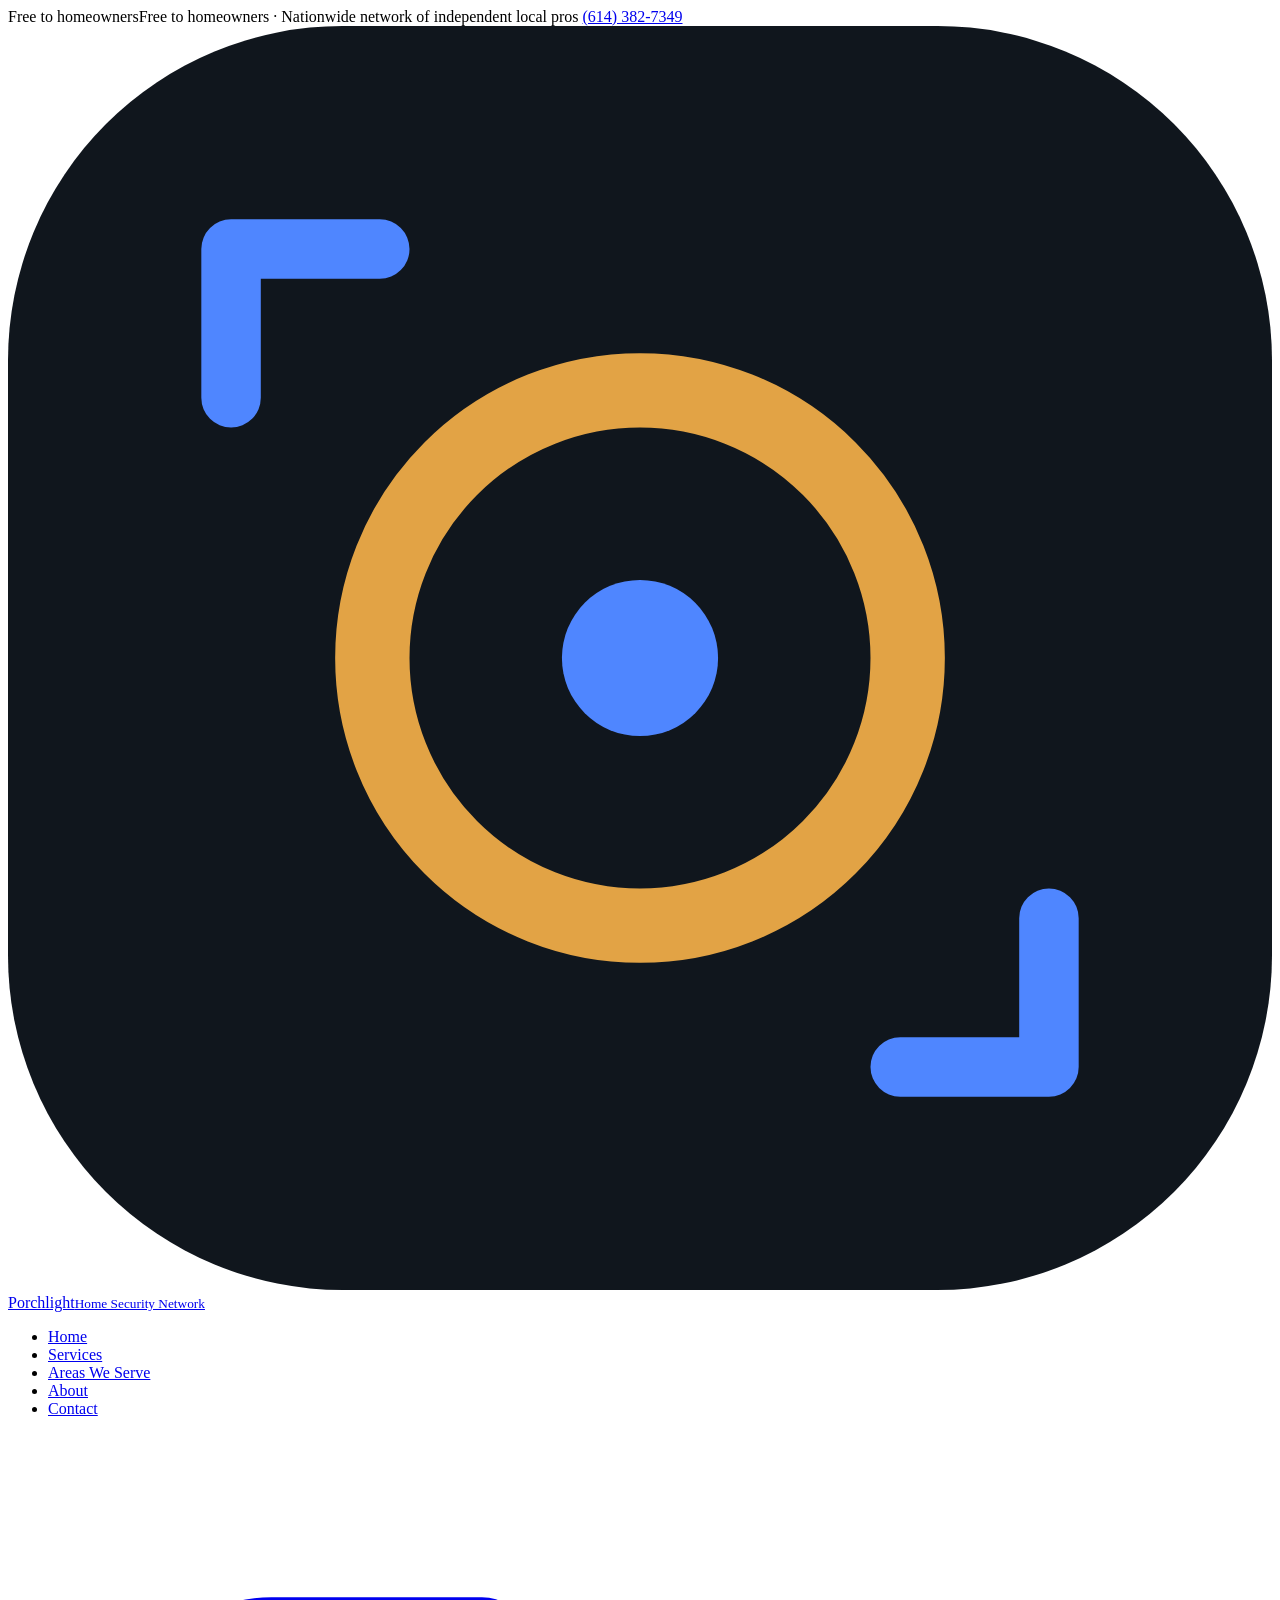
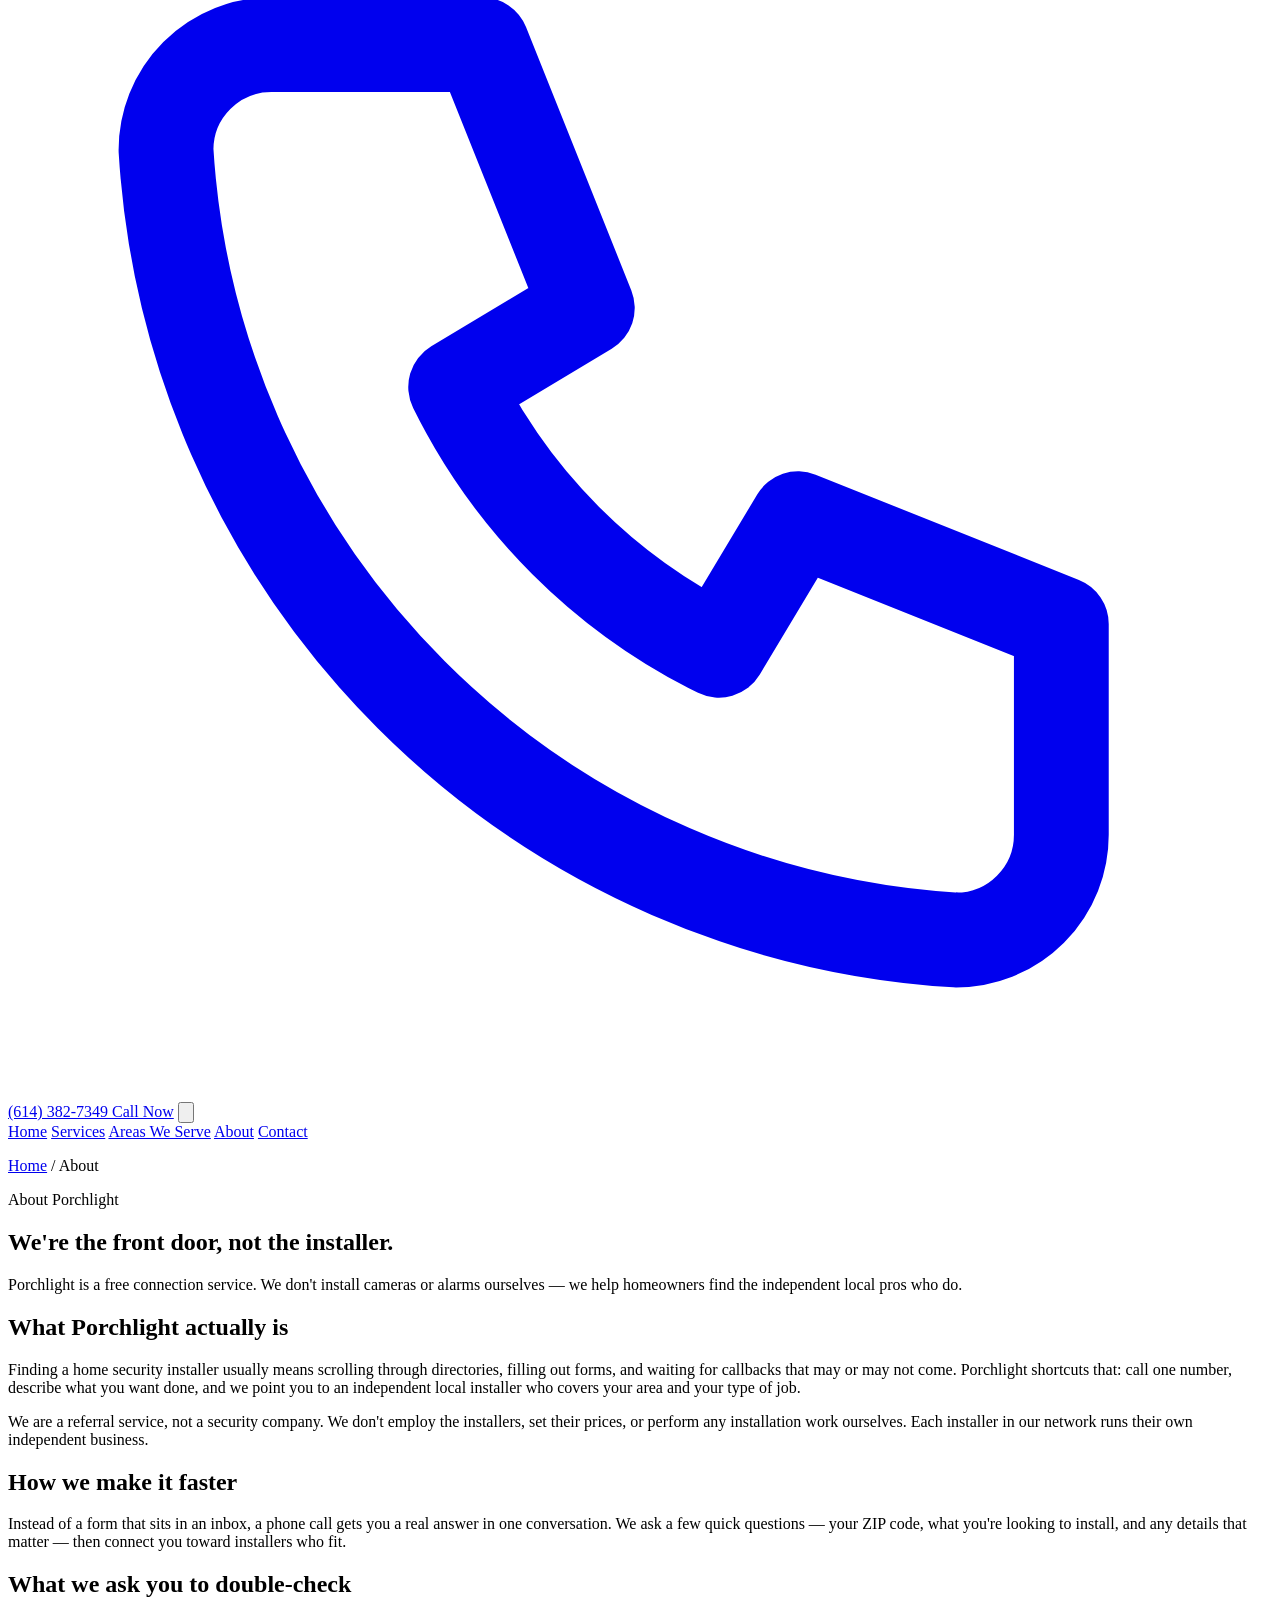
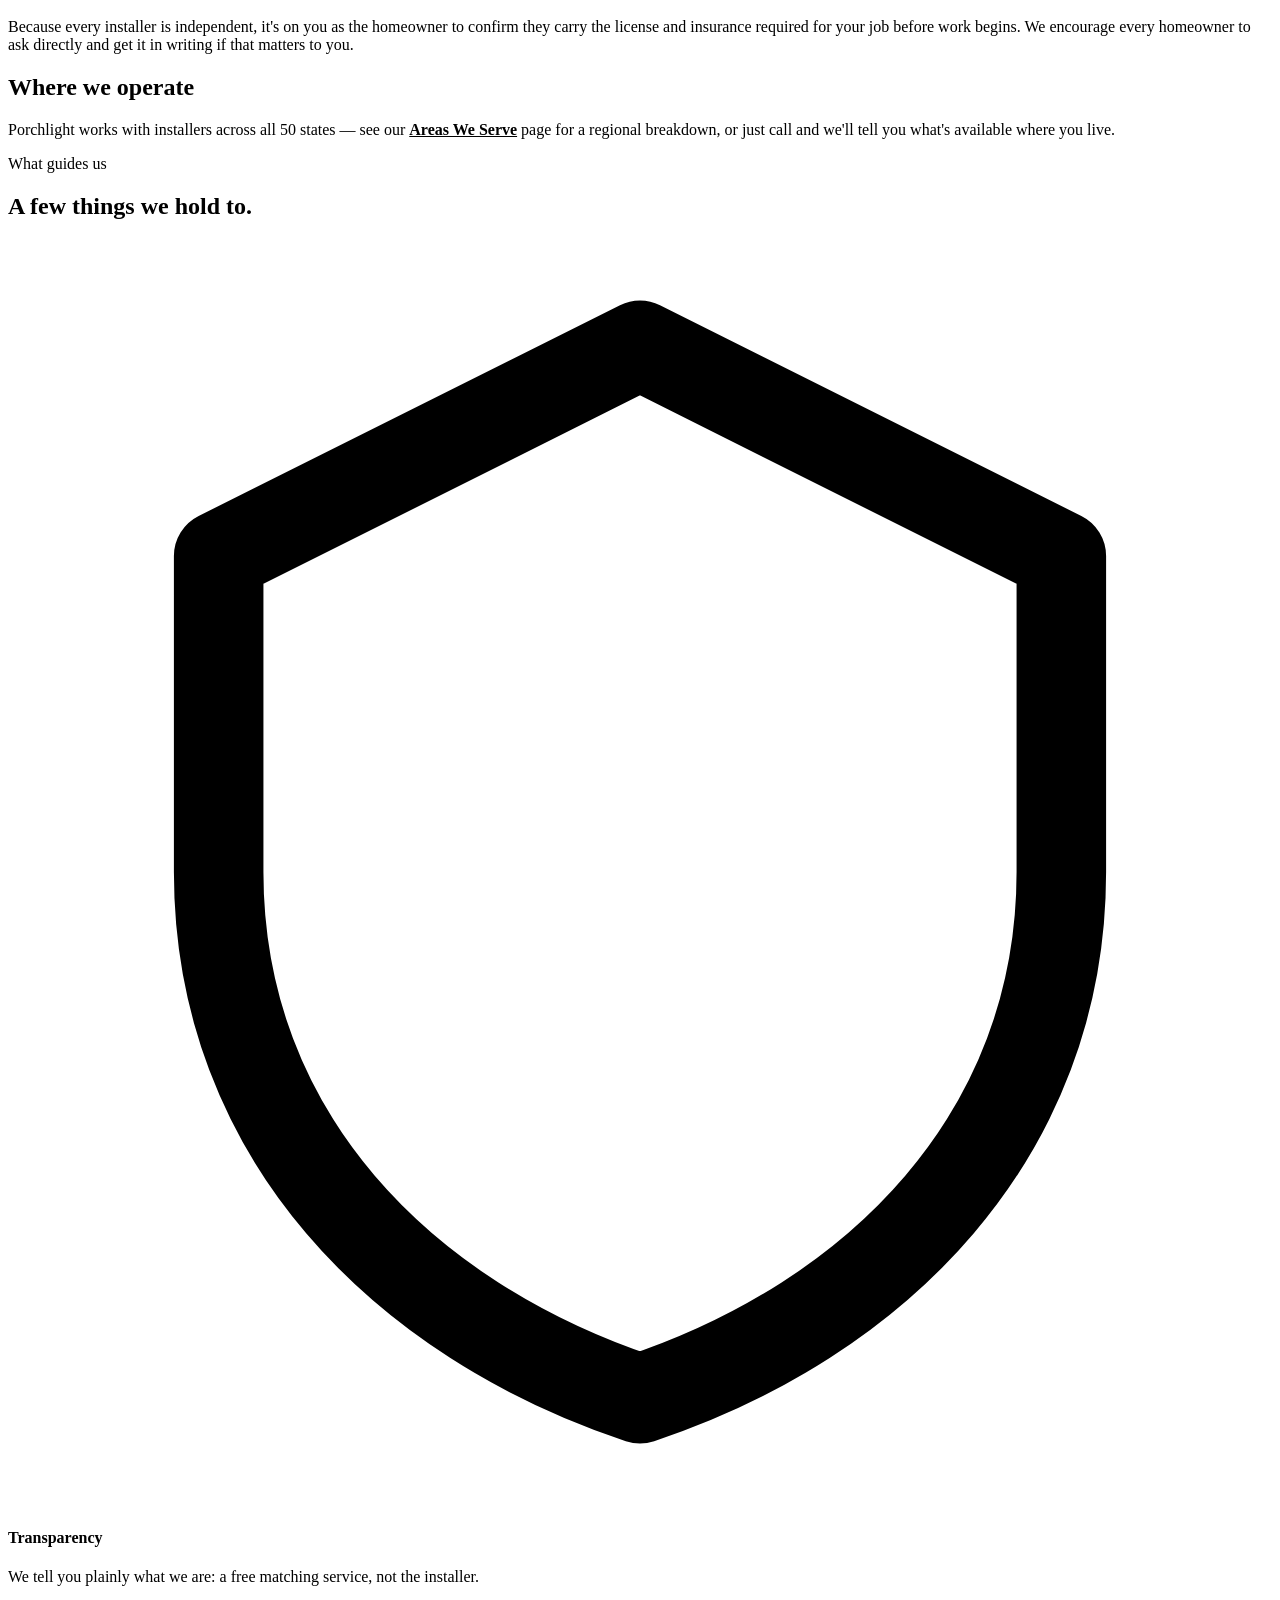
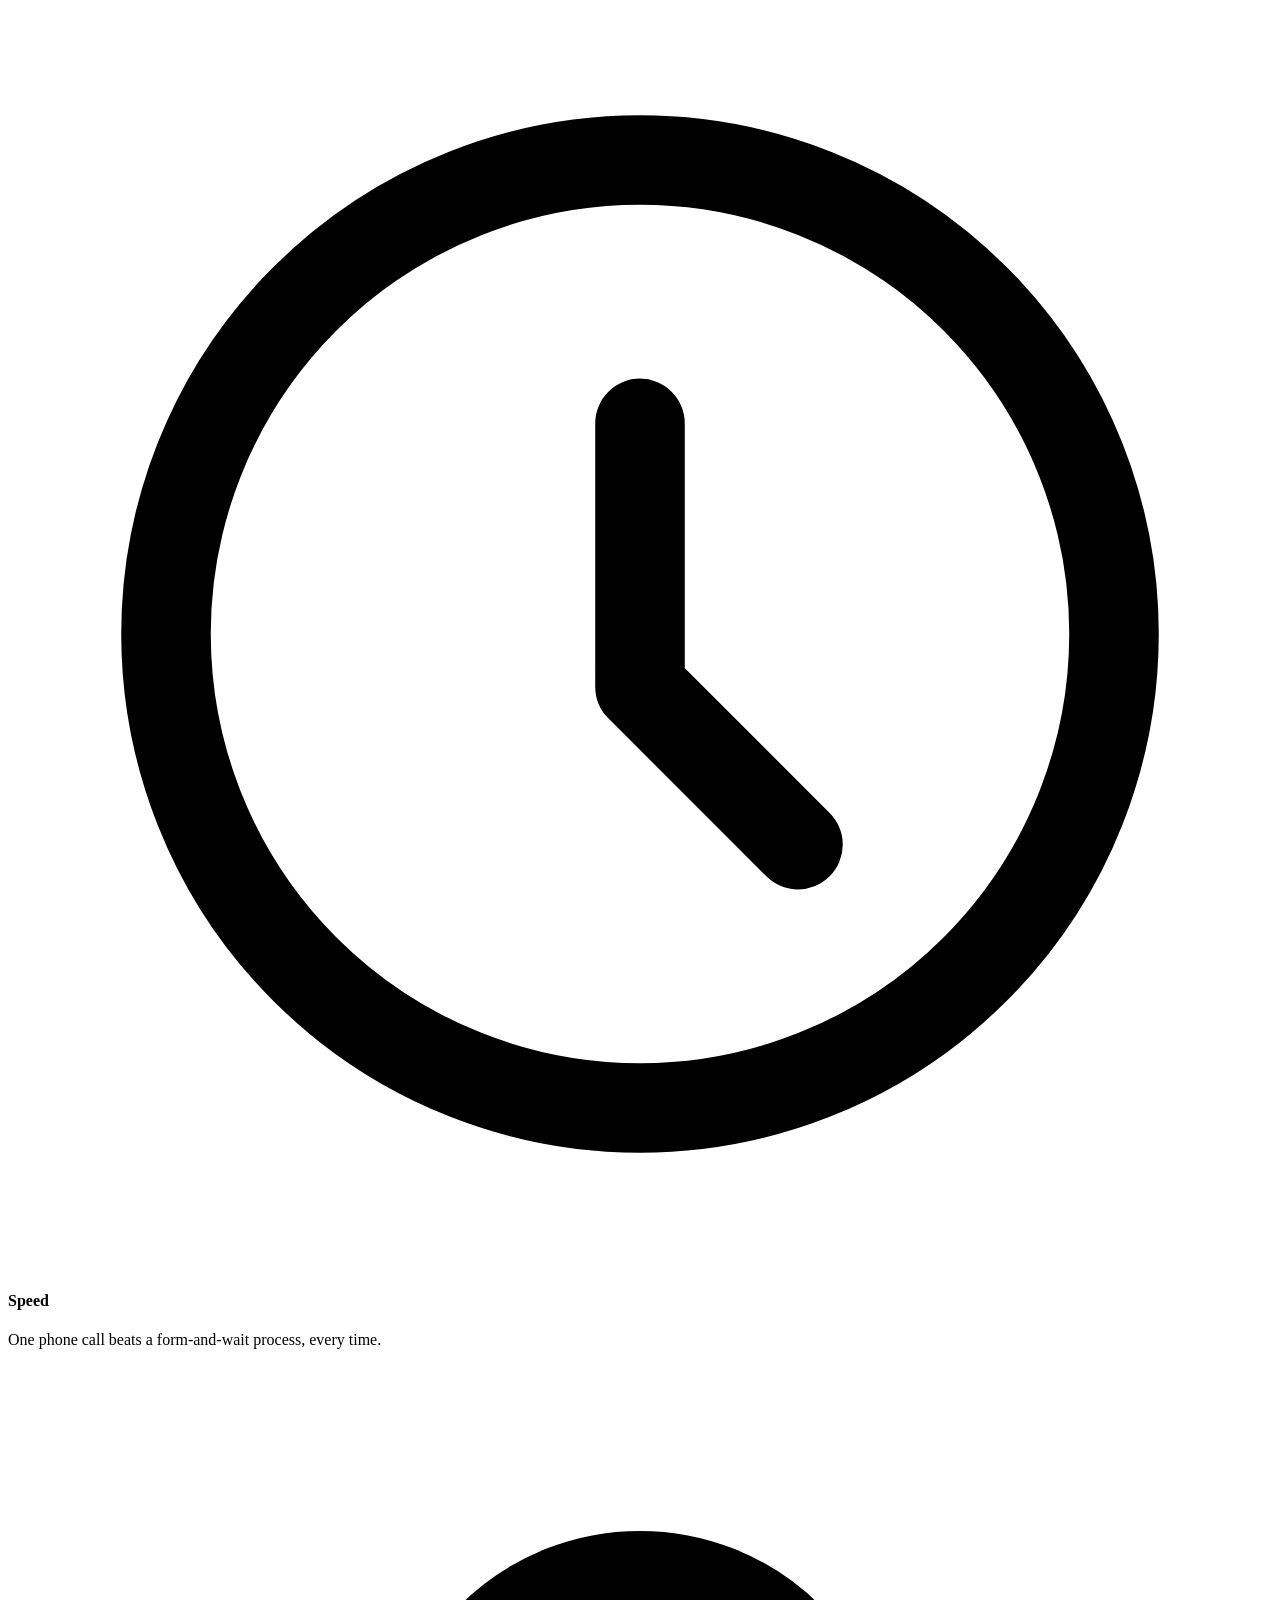
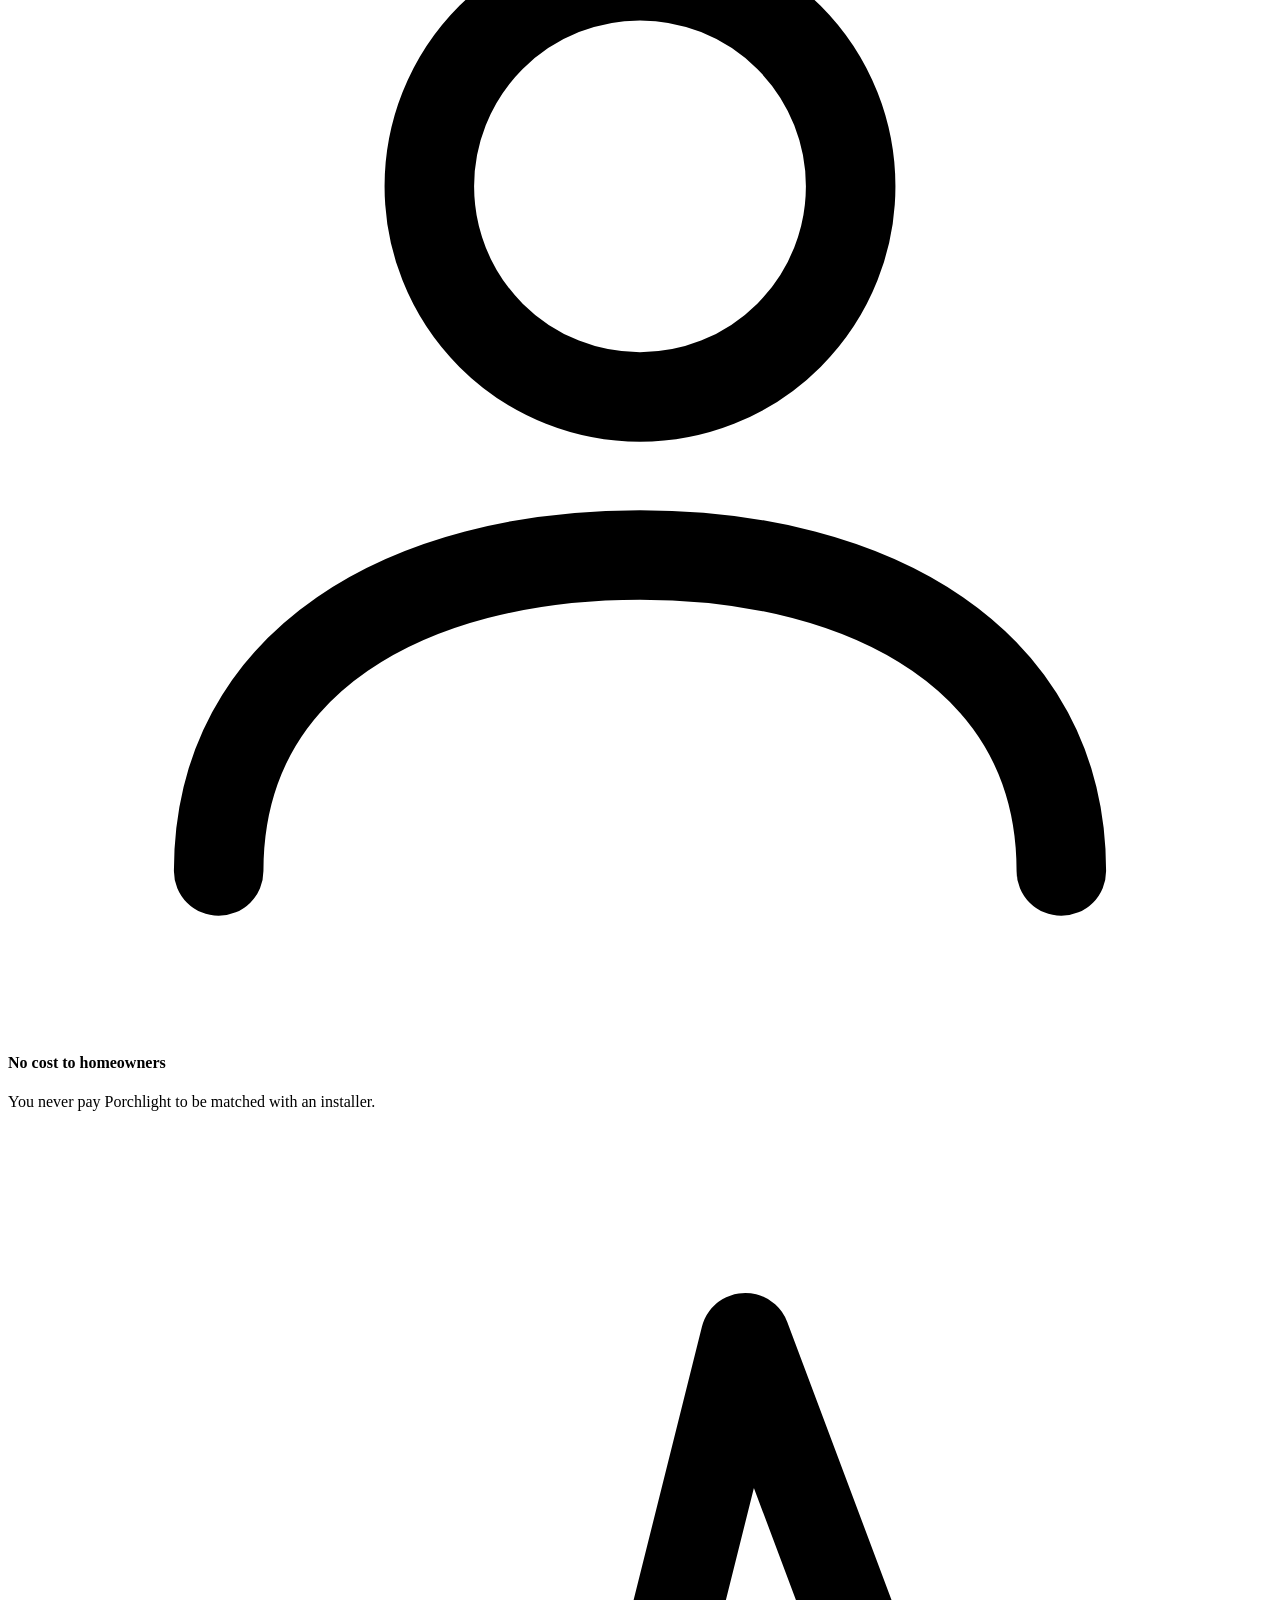
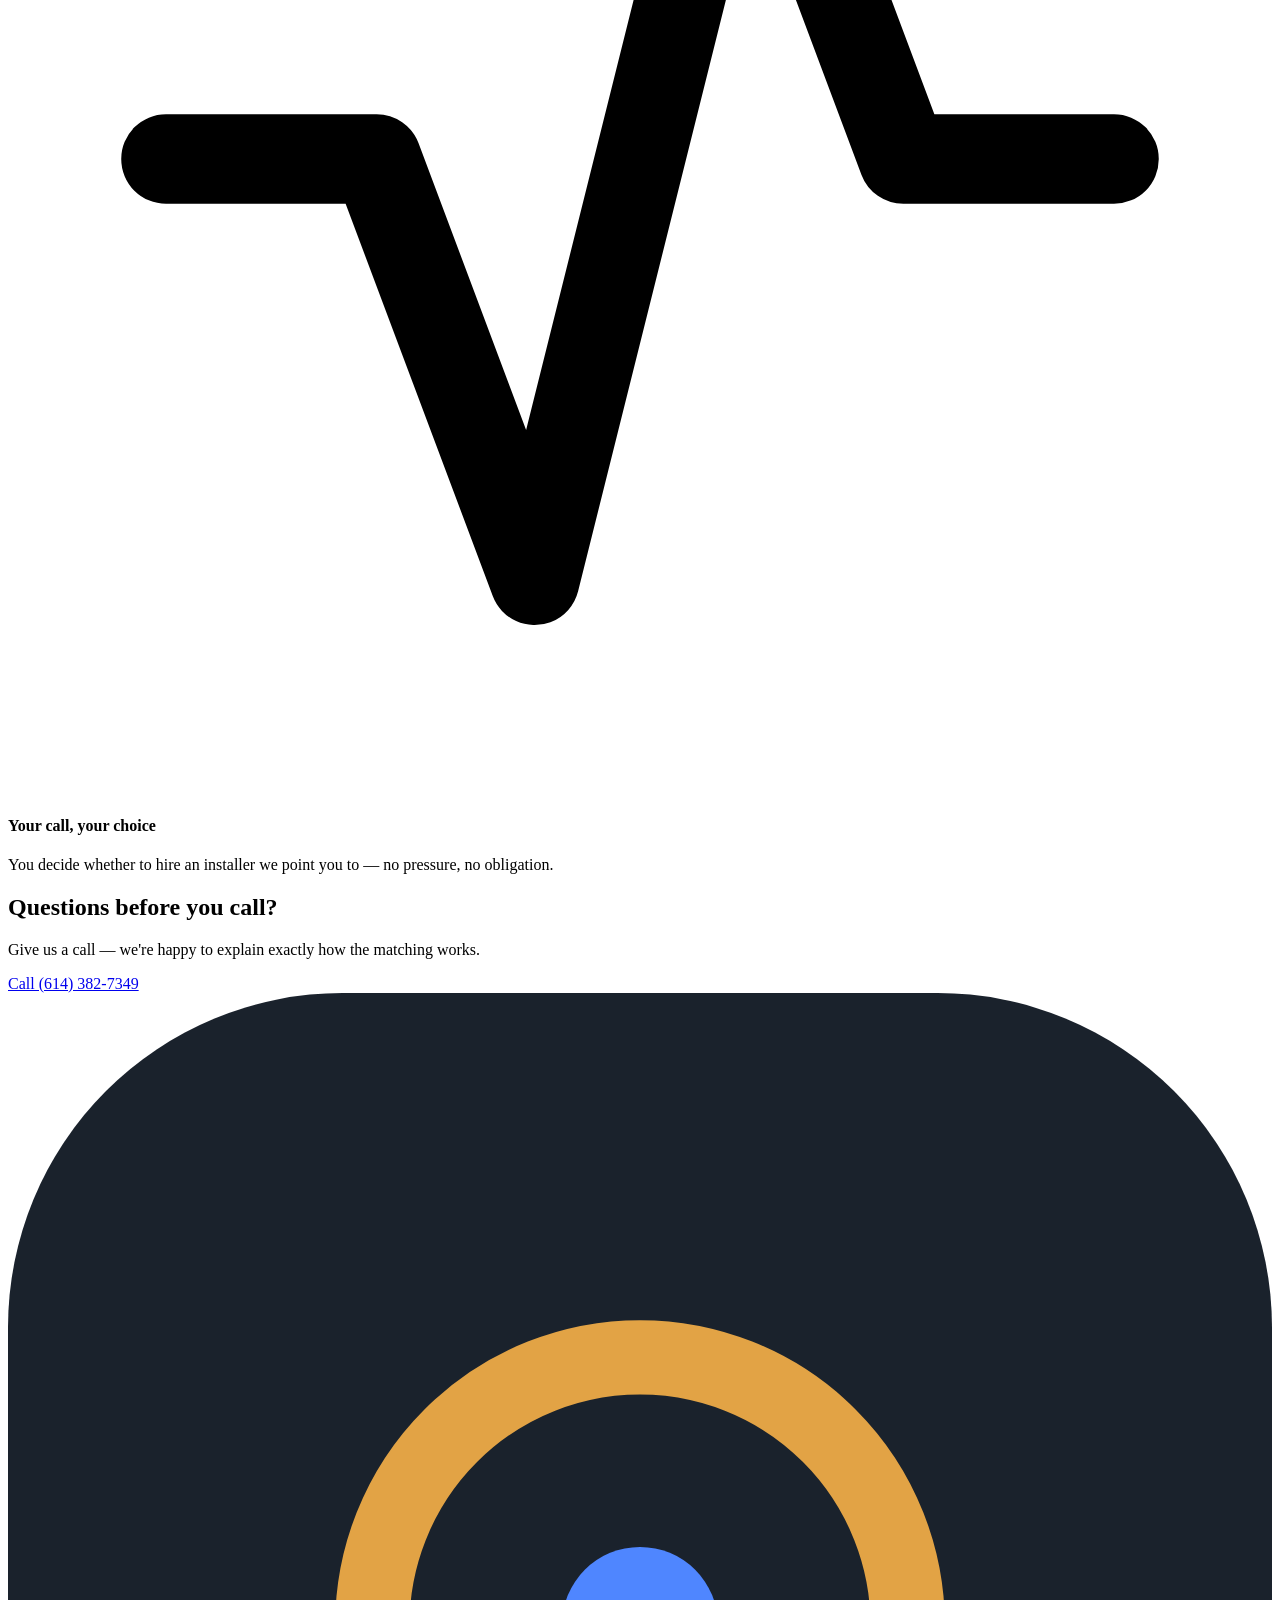
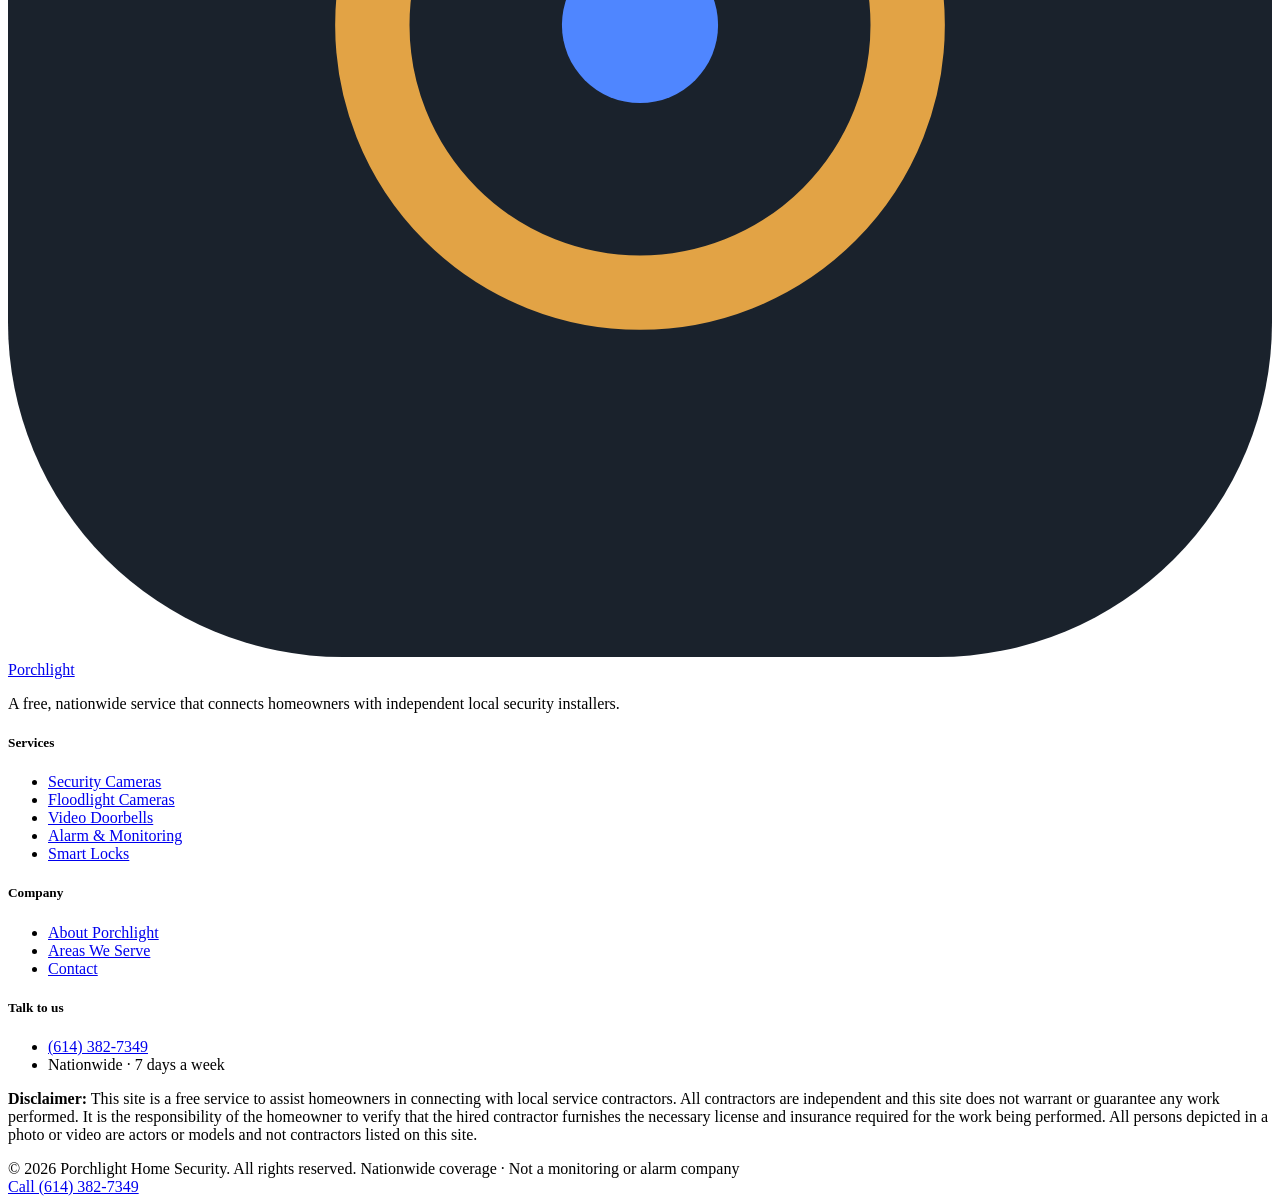
==== about.html @ ba456c00 "Add files via upload" ====
<!DOCTYPE html>
<html lang="en">
<head>
<meta charset="UTF-8">
<script>document.documentElement.classList.add("js")</script>
<meta name="viewport" content="width=device-width, initial-scale=1.0">
<title>About Porchlight | A Free Nationwide Home Security Connection Service</title>
<meta name="description" content="Porchlight connects homeowners with independent local security installers nationwide — for free. Learn how the service works and what it does (and doesn't) do.">
<link rel="canonical" href="https://www.porchlighthomesecurity.com/about.html">
<meta name="theme-color" content="#10161D">
<link rel="preconnect" href="https://fonts.googleapis.com">
<link rel="preconnect" href="https://fonts.gstatic.com" crossorigin>
<link href="https://fonts.googleapis.com/css2?family=Space+Grotesk:wght@500;600;700&family=Inter:wght@400;500;600;700&family=JetBrains+Mono:wght@400;500;600&display=swap" rel="stylesheet">
<link rel="stylesheet" href="assets/css/style.css">
</head>
<body>

<div class="topbar">
  <div class="container">
    <span class="topbar-msg"><span class="dot" aria-hidden="true"></span><span class="short">Free to homeowners</span><span class="full">Free to homeowners &middot; Nationwide network of independent local pros</span></span>
    <a class="topbar-phone" href="tel:+16143827349">(614) 382-7349</a>
  </div>
</div>

<header class="site-header">
  <nav class="nav container">
    <a href="index.html" class="brand" aria-label="Porchlight Home Security — home">
      <svg class="brand-mark" viewBox="0 0 34 34" fill="none" aria-hidden="true">
        <rect width="34" height="34" rx="9" fill="#10161D"/>
        <circle cx="17" cy="17" r="7.2" fill="none" stroke="#E2A345" stroke-width="2"/>
        <circle cx="17" cy="17" r="2.1" fill="#4F86FF"/>
        <path d="M6 10 L6 6 L10 6" stroke="#4F86FF" stroke-width="1.6" fill="none" stroke-linecap="round" stroke-linejoin="round"/>
        <path d="M28 24 L28 28 L24 28" stroke="#4F86FF" stroke-width="1.6" fill="none" stroke-linecap="round" stroke-linejoin="round"/>
      </svg>
      <span>Porchlight<small>Home Security Network</small></span>
    </a>
    <ul class="nav-links">
      <li><a href="index.html">Home</a></li>
      <li><a href="services.html">Services</a></li>
      <li><a href="service-areas.html">Areas We Serve</a></li>
      <li><a href="about.html" aria-current="page">About</a></li>
      <li><a href="contact.html">Contact</a></li>
    </ul>
    <div class="nav-actions">
      <a class="nav-phone" href="tel:+16143827349">
        <svg viewBox="0 0 24 24" fill="none" stroke="currentColor" stroke-width="1.8" stroke-linecap="round" stroke-linejoin="round" aria-hidden="true"><path d="M5 4h4l2 5-2.5 1.5a11 11 0 0 0 5 5L15 13l5 2v4a2 2 0 0 1-2 2A16 16 0 0 1 3 6a2 2 0 0 1 2-2Z"/></svg>
        (614) 382-7349
      </a>
      <a class="btn btn-call" href="tel:+16143827349">Call Now</a>
      <button class="menu-toggle" aria-label="Toggle menu" aria-expanded="false">
        <svg viewBox="0 0 24 24" fill="none" stroke="currentColor" stroke-width="1.8" stroke-linecap="round" aria-hidden="true"><path d="M4 7h16M4 12h16M4 17h16"/></svg>
      </button>
    </div>
  </nav>
  <div class="mobile-panel container">
    <a href="index.html">Home</a>
    <a href="services.html">Services</a>
    <a href="service-areas.html">Areas We Serve</a>
    <a href="about.html" aria-current="page">About</a>
    <a href="contact.html">Contact</a>
  </div>
</header>

<main>

  <section class="page-hero">
    <div class="container">
      <p class="crumb"><a href="index.html">Home</a> / About</p>
      <span class="eyebrow">About Porchlight</span>
      <h1>We're the front door, not the installer.</h1>
      <p>Porchlight is a free connection service. We don't install cameras or alarms ourselves — we help homeowners find the independent local pros who do.</p>
    </div>
  </section>

  <section class="section">
    <div class="container">
      <div class="prose reveal">
        <h2>What Porchlight actually is</h2>
        <p>Finding a home security installer usually means scrolling through directories, filling out forms, and waiting for callbacks that may or may not come. Porchlight shortcuts that: call one number, describe what you want done, and we point you to an independent local installer who covers your area and your type of job.</p>
        <p>We are a referral service, not a security company. We don't employ the installers, set their prices, or perform any installation work ourselves. Each installer in our network runs their own independent business.</p>

        <h2>How we make it faster</h2>
        <p>Instead of a form that sits in an inbox, a phone call gets you a real answer in one conversation. We ask a few quick questions — your ZIP code, what you're looking to install, and any details that matter — then connect you toward installers who fit.</p>

        <h2>What we ask you to double-check</h2>
        <p>Because every installer is independent, it's on you as the homeowner to confirm they carry the license and insurance required for your job before work begins. We encourage every homeowner to ask directly and get it in writing if that matters to you.</p>

        <h2>Where we operate</h2>
        <p>Porchlight works with installers across all 50 states — see our <a href="service-areas.html" style="color:var(--signal-dim); font-weight:600;">Areas We Serve</a> page for a regional breakdown, or just call and we'll tell you what's available where you live.</p>
      </div>
    </div>
  </section>

  <section class="section section-fog">
    <div class="container">
      <div class="section-head reveal">
        <span class="eyebrow">What guides us</span>
        <h2>A few things we hold to.</h2>
      </div>
      <div class="grid values-grid">
        <div class="value-item reveal">
          <svg viewBox="0 0 24 24" fill="none" stroke="currentColor" stroke-width="1.7" stroke-linecap="round" stroke-linejoin="round"><path d="M12 2 4 6v6c0 5 3.5 8.5 8 10 4.5-1.5 8-5 8-10V6l-8-4Z"/></svg>
          <div><h4>Transparency</h4><p>We tell you plainly what we are: a free matching service, not the installer.</p></div>
        </div>
        <div class="value-item reveal">
          <svg viewBox="0 0 24 24" fill="none" stroke="currentColor" stroke-width="1.7" stroke-linecap="round" stroke-linejoin="round"><path d="M12 8v5l3 3"/><circle cx="12" cy="12" r="9"/></svg>
          <div><h4>Speed</h4><p>One phone call beats a form-and-wait process, every time.</p></div>
        </div>
        <div class="value-item reveal">
          <svg viewBox="0 0 24 24" fill="none" stroke="currentColor" stroke-width="1.7" stroke-linecap="round" stroke-linejoin="round"><circle cx="12" cy="8" r="4"/><path d="M4 21c0-4 3.6-6 8-6s8 2 8 6"/></svg>
          <div><h4>No cost to homeowners</h4><p>You never pay Porchlight to be matched with an installer.</p></div>
        </div>
        <div class="value-item reveal">
          <svg viewBox="0 0 24 24" fill="none" stroke="currentColor" stroke-width="1.7" stroke-linecap="round" stroke-linejoin="round"><path d="M3 12h4l3 8 4-16 3 8h4"/></svg>
          <div><h4>Your call, your choice</h4><p>You decide whether to hire an installer we point you to — no pressure, no obligation.</p></div>
        </div>
      </div>
    </div>
  </section>

  <section class="section">
    <div class="container">
      <div class="cta-band reveal">
        <h2>Questions before you call?</h2>
        <p>Give us a call — we're happy to explain exactly how the matching works.</p>
        <div class="cta-band-actions">
          <a class="btn btn-call" href="tel:+16143827349">Call (614) 382-7349</a>
        </div>
      </div>
    </div>
  </section>

</main>

<footer class="site-footer">
  <div class="container">
    <div class="footer-grid">
      <div class="footer-brand">
        <a href="index.html" class="brand">
          <svg class="brand-mark" viewBox="0 0 34 34" fill="none" aria-hidden="true">
            <rect width="34" height="34" rx="9" fill="#1A222C"/>
            <circle cx="17" cy="17" r="7.2" fill="none" stroke="#E2A345" stroke-width="2"/>
            <circle cx="17" cy="17" r="2.1" fill="#4F86FF"/>
          </svg>
          Porchlight
        </a>
        <p>A free, nationwide service that connects homeowners with independent local security installers.</p>
      </div>
      <div class="footer-col">
        <h5>Services</h5>
        <ul>
          <li><a href="services.html#cameras">Security Cameras</a></li>
          <li><a href="services.html#floodlight">Floodlight Cameras</a></li>
          <li><a href="services.html#doorbells">Video Doorbells</a></li>
          <li><a href="services.html#alarms">Alarm &amp; Monitoring</a></li>
          <li><a href="services.html#locks">Smart Locks</a></li>
        </ul>
      </div>
      <div class="footer-col">
        <h5>Company</h5>
        <ul>
          <li><a href="about.html">About Porchlight</a></li>
          <li><a href="service-areas.html">Areas We Serve</a></li>
          <li><a href="contact.html">Contact</a></li>
        </ul>
      </div>
      <div class="footer-col">
        <h5>Talk to us</h5>
        <ul>
          <li><a class="footer-phone" href="tel:+16143827349">(614) 382-7349</a></li>
          <li>Nationwide &middot; 7 days a week</li>
        </ul>
      </div>
    </div>
    <p class="disclaimer">
      <strong>Disclaimer:</strong> This site is a free service to assist homeowners in connecting with local service contractors. All contractors are independent and this site does not warrant or guarantee any work performed. It is the responsibility of the homeowner to verify that the hired contractor furnishes the necessary license and insurance required for the work being performed. All persons depicted in a photo or video are actors or models and not contractors listed on this site.
    </p>
    <div class="footer-bottom">
      <span>&copy; <span data-year>2026</span> Porchlight Home Security. All rights reserved.</span>
      <span>Nationwide coverage &middot; Not a monitoring or alarm company</span>
    </div>
  </div>
</footer>

<div class="mobile-callbar">
  <a class="btn btn-call" href="tel:+16143827349">Call (614) 382-7349</a>
</div>

<script src="assets/js/main.js"></script>
</body>
</html>
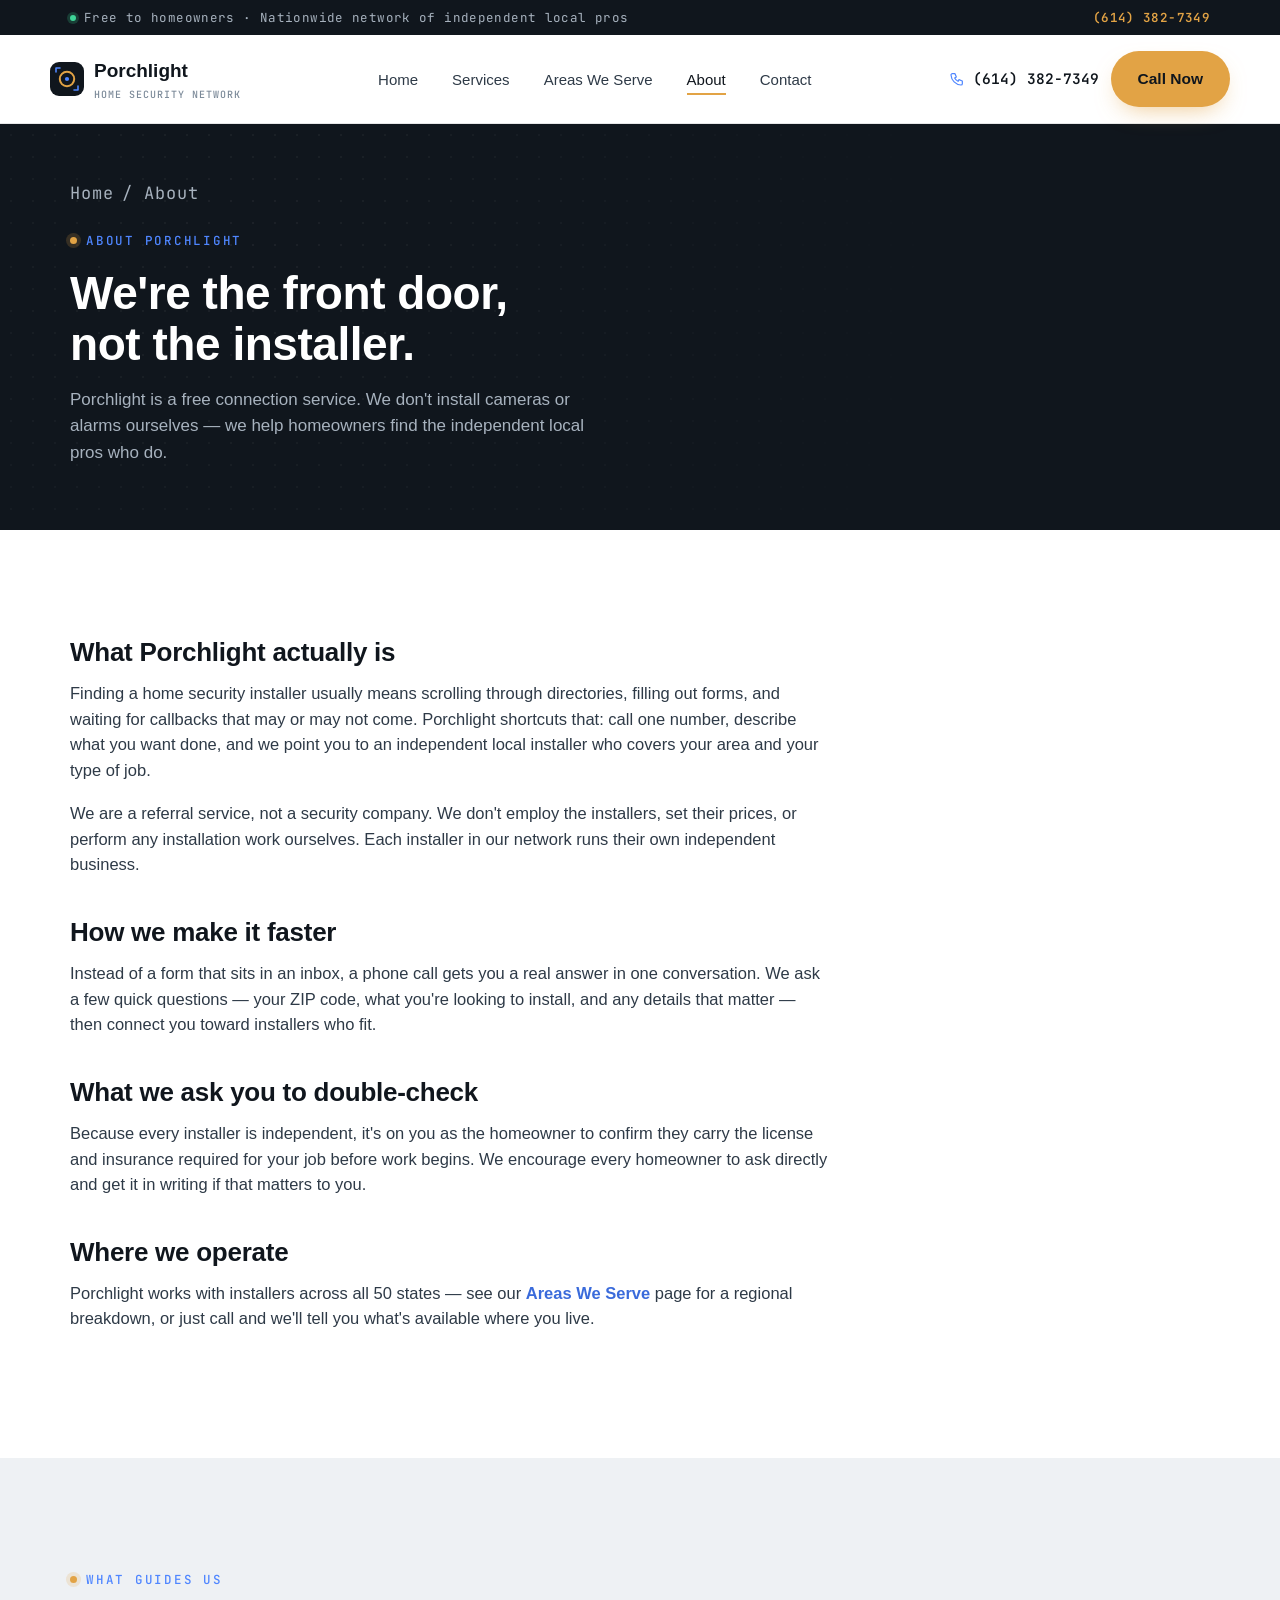
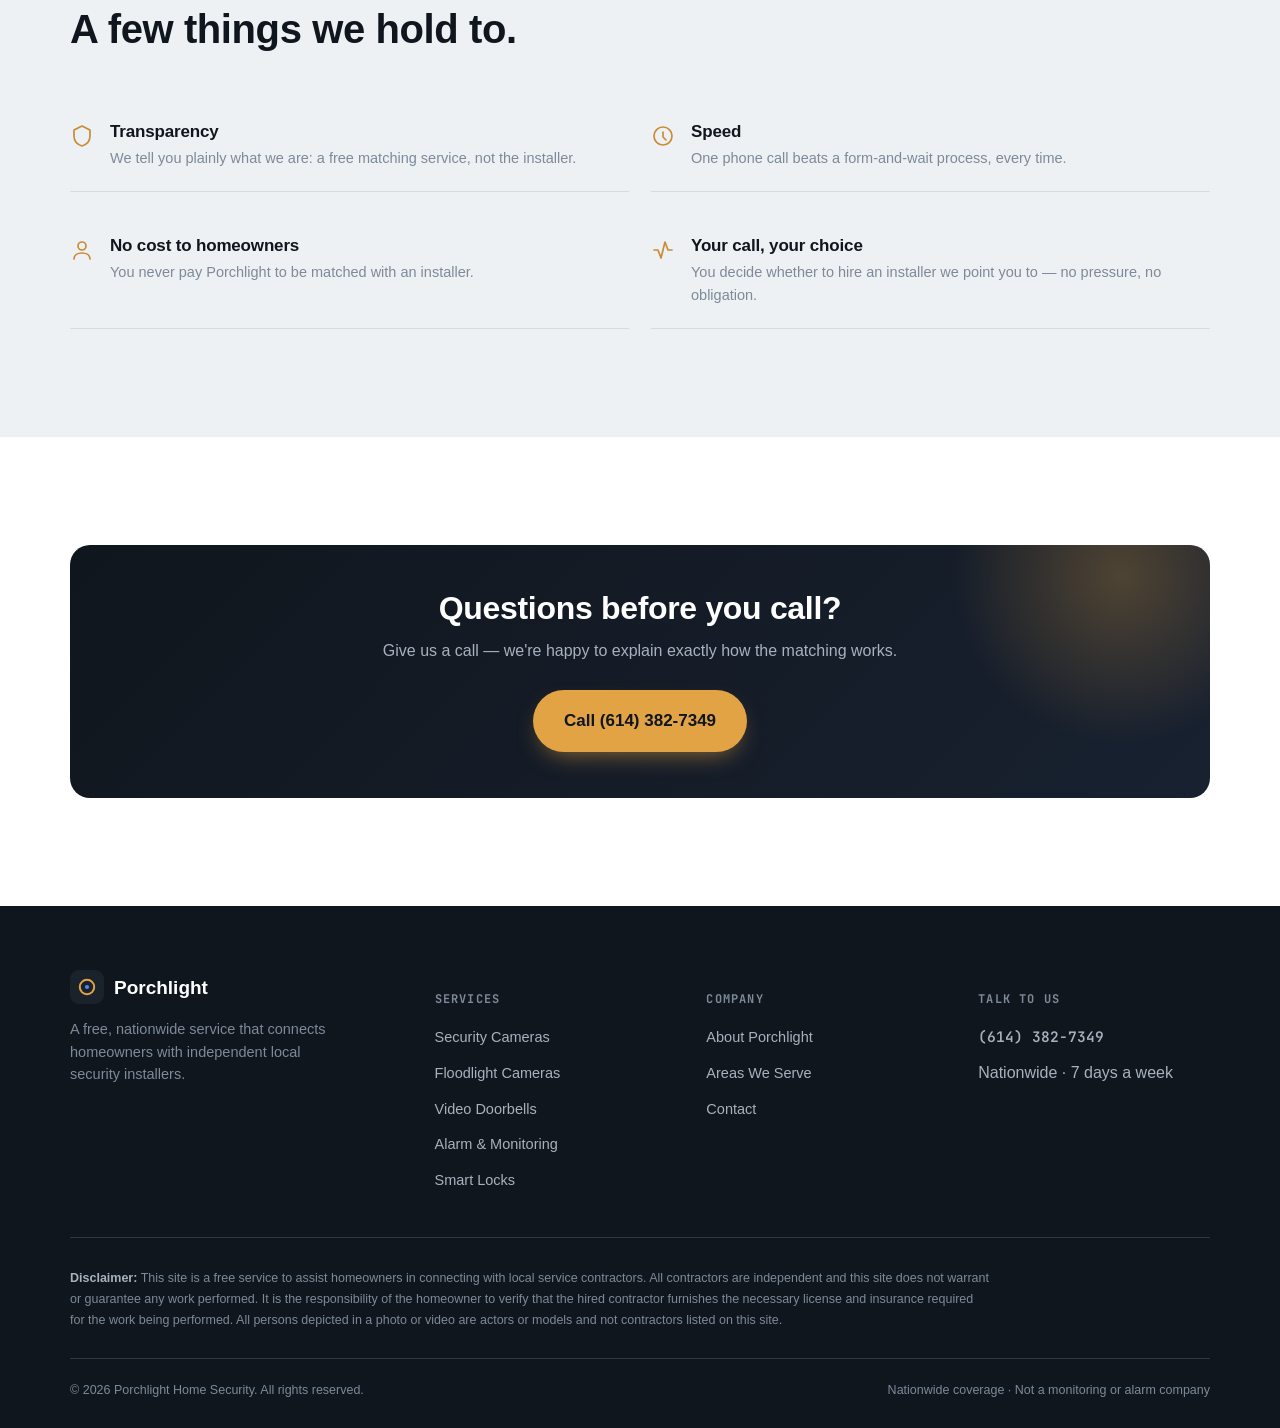
==== commit 98d8610d: "Add files via upload" ====
--- a/about.html
+++ b/about.html
@@ -11,7 +11,7 @@
 <link rel="preconnect" href="https://fonts.googleapis.com">
 <link rel="preconnect" href="https://fonts.gstatic.com" crossorigin>
 <link href="https://fonts.googleapis.com/css2?family=Space+Grotesk:wght@500;600;700&family=Inter:wght@400;500;600;700&family=JetBrains+Mono:wght@400;500;600&display=swap" rel="stylesheet">
-<link rel="stylesheet" href="assets/css/style.css">
+<link rel="stylesheet" href="style.css">
 </head>
 <body>
 
@@ -186,6 +186,6 @@
   <a class="btn btn-call" href="tel:+16143827349">Call (614) 382-7349</a>
 </div>
 
-<script src="assets/js/main.js"></script>
+<script src="main.js"></script>
 </body>
 </html>
--- a/style.css
+++ b/style.css
@@ -0,0 +1,778 @@
+/* ==========================================================================
+   Porchlight Home Security — Design System
+   Palette:  ink #10161D · fog #EEF1F4 · slate #2E3A47 · mist #7C8A99
+             porch #E2A345 (amber) · signal #4F86FF (blue)
+   Type:     Display  — 'Space Grotesk'
+             Body     — 'Inter'
+             Mono/UI  — 'JetBrains Mono'
+   ========================================================================== */
+
+:root {
+  --ink: #10161D;
+  --ink-soft: #1A222C;
+  --fog: #EEF1F4;
+  --fog-dim: #E3E8ED;
+  --white: #FFFFFF;
+  --slate: #2E3A47;
+  --mist: #7C8A99;
+  --mist-light: #A7B2BE;
+  --porch: #E2A345;
+  --porch-dim: #C98C33;
+  --signal: #4F86FF;
+  --signal-dim: #3A6BDB;
+  --line: rgba(16, 22, 29, 0.10);
+  --line-light: rgba(255, 255, 255, 0.14);
+
+  --font-display: 'Space Grotesk', 'Arial Narrow', sans-serif;
+  --font-body: 'Inter', -apple-system, BlinkMacSystemFont, 'Segoe UI', sans-serif;
+  --font-mono: 'JetBrains Mono', 'SFMono-Regular', Consolas, monospace;
+
+  --container: 1180px;
+  --radius-sm: 6px;
+  --radius-md: 12px;
+  --radius-lg: 20px;
+  --shadow-card: 0 1px 2px rgba(16,22,29,0.06), 0 10px 30px -14px rgba(16,22,29,0.18);
+  --shadow-pop: 0 20px 50px -20px rgba(16,22,29,0.35);
+  --ease: cubic-bezier(0.22, 1, 0.36, 1);
+}
+
+/* ---------- Reset ---------- */
+*, *::before, *::after { box-sizing: border-box; }
+html { scroll-behavior: smooth; -webkit-text-size-adjust: 100%; }
+body, h1, h2, h3, h4, p, figure, blockquote { margin: 0; }
+ul { list-style: none; margin: 0; padding: 0; }
+img { max-width: 100%; display: block; }
+a { color: inherit; text-decoration: none; }
+button { font: inherit; cursor: pointer; }
+input, textarea { font: inherit; }
+svg { display: block; }
+
+@media (prefers-reduced-motion: reduce) {
+  html { scroll-behavior: auto; }
+  *, *::before, *::after {
+    animation-duration: 0.001ms !important;
+    animation-iteration-count: 1 !important;
+    transition-duration: 0.001ms !important;
+    scroll-behavior: auto !important;
+  }
+}
+
+body {
+  font-family: var(--font-body);
+  color: var(--slate);
+  background: var(--white);
+  line-height: 1.55;
+  -webkit-font-smoothing: antialiased;
+  overflow-x: hidden;
+}
+
+h1, h2, h3, h4 {
+  font-family: var(--font-display);
+  color: var(--ink);
+  line-height: 1.12;
+  letter-spacing: -0.01em;
+  font-weight: 600;
+}
+
+:focus-visible {
+  outline: 2.5px solid var(--signal);
+  outline-offset: 3px;
+  border-radius: 4px;
+}
+
+.container {
+  width: 100%;
+  max-width: var(--container);
+  margin: 0 auto;
+  padding: 0 20px;
+}
+
+.section {
+  padding: 72px 0;
+}
+@media (min-width: 860px) {
+  .section { padding: 108px 0; }
+}
+
+.section-dark {
+  background: var(--ink);
+  color: var(--mist-light);
+}
+.section-dark h2, .section-dark h3 { color: var(--white); }
+
+.section-fog { background: var(--fog); }
+
+.eyebrow {
+  display: inline-flex;
+  align-items: center;
+  gap: 9px;
+  font-family: var(--font-mono);
+  font-size: 12.5px;
+  letter-spacing: 0.14em;
+  text-transform: uppercase;
+  color: var(--signal);
+  font-weight: 500;
+  margin-bottom: 18px;
+}
+.eyebrow::before {
+  content: "";
+  width: 7px;
+  height: 7px;
+  border-radius: 50%;
+  background: var(--porch);
+  box-shadow: 0 0 0 4px rgba(226,163,69,0.18);
+}
+.section-dark .eyebrow { color: var(--porch); }
+
+.section-head {
+  max-width: 620px;
+  margin-bottom: 48px;
+}
+.section-head.center { margin-left: auto; margin-right: auto; text-align: center; }
+.section-head h2 { font-size: clamp(28px, 4vw, 40px); margin-bottom: 14px; }
+.section-head p { color: var(--mist); font-size: 17px; max-width: 54ch; }
+.section-dark .section-head p { color: var(--mist-light); }
+.section-head.center p { margin-left: auto; margin-right: auto; }
+
+/* ---------- Buttons ---------- */
+.btn {
+  display: inline-flex;
+  align-items: center;
+  justify-content: center;
+  gap: 10px;
+  font-family: var(--font-display);
+  font-weight: 600;
+  font-size: 15.5px;
+  padding: 15px 26px;
+  border-radius: 999px;
+  border: 1.5px solid transparent;
+  transition: transform 0.25s var(--ease), background 0.25s var(--ease), border-color 0.25s var(--ease), box-shadow 0.25s var(--ease);
+  white-space: nowrap;
+}
+.btn svg { width: 18px; height: 18px; flex-shrink: 0; }
+.btn:active { transform: scale(0.97); }
+
+.btn-call {
+  background: var(--porch);
+  color: var(--ink);
+  box-shadow: 0 10px 24px -10px rgba(226,163,69,0.65);
+}
+.btn-call:hover { background: var(--porch-dim); transform: translateY(-2px); }
+
+.btn-outline {
+  border-color: var(--line);
+  color: var(--ink);
+  background: transparent;
+}
+.btn-outline:hover { border-color: var(--signal); color: var(--signal-dim); transform: translateY(-2px); }
+
+.section-dark .btn-outline { border-color: var(--line-light); color: var(--white); }
+.section-dark .btn-outline:hover { border-color: var(--porch); color: var(--porch); }
+
+.btn-block { width: 100%; }
+
+/* ---------- Header ---------- */
+.topbar {
+  background: var(--ink);
+  color: var(--mist-light);
+  font-family: var(--font-mono);
+  font-size: 12.5px;
+  letter-spacing: 0.03em;
+}
+.topbar .container {
+  display: flex;
+  align-items: center;
+  justify-content: space-between;
+  padding-top: 8px;
+  padding-bottom: 8px;
+  gap: 12px;
+}
+.topbar-msg { display: flex; align-items: center; gap: 8px; min-width: 0; }
+.topbar-msg .full { display: none; }
+.topbar-msg .short { white-space: nowrap; }
+.topbar-msg .dot {
+  width: 6px; height: 6px; border-radius: 50%;
+  background: #3ED598;
+  box-shadow: 0 0 0 3px rgba(62,213,152,0.2);
+  animation: pulse-dot 2.2s ease-in-out infinite;
+  flex-shrink: 0;
+}
+.topbar-phone { color: var(--porch); font-weight: 600; white-space: nowrap; flex-shrink: 0; }
+.topbar-phone:hover { color: var(--white); }
+
+@media (min-width: 640px) {
+  .topbar-msg .full { display: inline; }
+  .topbar-msg .short { display: none; }
+}
+
+header.site-header {
+  position: sticky;
+  top: 0;
+  z-index: 100;
+  background: rgba(255,255,255,0.86);
+  backdrop-filter: blur(14px) saturate(140%);
+  -webkit-backdrop-filter: blur(14px) saturate(140%);
+  border-bottom: 1px solid var(--line);
+}
+.nav {
+  display: flex;
+  align-items: center;
+  justify-content: space-between;
+  padding: 16px 0;
+}
+.brand {
+  display: flex;
+  align-items: center;
+  gap: 10px;
+  font-family: var(--font-display);
+  font-weight: 700;
+  font-size: 19px;
+  color: var(--ink);
+}
+.brand-mark { width: 34px; height: 34px; flex-shrink: 0; }
+.brand small {
+  display: block;
+  font-family: var(--font-mono);
+  font-weight: 500;
+  font-size: 10px;
+  letter-spacing: 0.1em;
+  color: var(--mist);
+  text-transform: uppercase;
+  margin-top: 1px;
+}
+
+.nav-links {
+  display: none;
+  align-items: center;
+  gap: 34px;
+  font-size: 15px;
+  font-weight: 500;
+}
+.nav-links a { position: relative; color: var(--slate); padding: 4px 0; }
+.nav-links a::after {
+  content: "";
+  position: absolute;
+  left: 0; bottom: -3px;
+  width: 0; height: 2px;
+  background: var(--porch);
+  transition: width 0.25s var(--ease);
+}
+.nav-links a:hover { color: var(--ink); }
+.nav-links a:hover::after, .nav-links a[aria-current="page"]::after { width: 100%; }
+.nav-links a[aria-current="page"] { color: var(--ink); }
+
+.nav-actions { display: flex; align-items: center; gap: 12px; }
+.nav-phone {
+  display: none;
+  align-items: center;
+  gap: 8px;
+  font-family: var(--font-mono);
+  font-weight: 600;
+  font-size: 14.5px;
+  color: var(--ink);
+}
+.nav-phone svg { width: 16px; height: 16px; color: var(--signal); }
+
+.menu-toggle {
+  display: inline-flex;
+  align-items: center;
+  justify-content: center;
+  width: 42px; height: 42px;
+  border-radius: 10px;
+  border: 1.5px solid var(--line);
+  background: transparent;
+}
+.menu-toggle svg { width: 20px; height: 20px; }
+
+.mobile-panel {
+  display: none;
+  flex-direction: column;
+  gap: 2px;
+  padding: 8px 0 20px;
+  border-top: 1px solid var(--line);
+}
+.mobile-panel.open { display: flex; }
+.mobile-panel a {
+  padding: 13px 4px;
+  font-size: 16px;
+  font-weight: 500;
+  border-bottom: 1px solid var(--line);
+}
+.mobile-panel a[aria-current="page"] { color: var(--signal-dim); }
+
+@media (min-width: 900px) {
+  .nav-links { display: flex; }
+  .nav-phone { display: inline-flex; }
+  .menu-toggle { display: none; }
+  .mobile-panel { display: none !important; }
+}
+
+/* ---------- Hero ---------- */
+.hero {
+  position: relative;
+  background:
+    radial-gradient(120% 90% at 85% -10%, rgba(79,134,255,0.16), transparent 55%),
+    var(--ink);
+  color: var(--white);
+  overflow: hidden;
+  padding: 56px 0 72px;
+}
+.hero::before {
+  content: "";
+  position: absolute; inset: 0;
+  background-image: radial-gradient(rgba(255,255,255,0.05) 1px, transparent 1px);
+  background-size: 22px 22px;
+  mask-image: linear-gradient(180deg, transparent, black 30%, black 70%, transparent);
+  pointer-events: none;
+}
+.hero .container {
+  position: relative;
+  display: grid;
+  gap: 48px;
+  align-items: center;
+}
+@media (min-width: 960px) {
+  .hero { padding: 88px 0 108px; }
+  .hero .container { grid-template-columns: 1.05fr 0.95fr; gap: 24px; }
+}
+
+.hero-copy h1 {
+  font-size: clamp(34px, 5.6vw, 56px);
+  color: var(--white);
+  margin-bottom: 20px;
+}
+.hero-copy h1 em {
+  font-style: normal;
+  color: var(--porch);
+}
+.hero-copy p {
+  font-size: 18px;
+  color: var(--mist-light);
+  max-width: 50ch;
+  margin-bottom: 34px;
+}
+.hero-actions { display: flex; flex-wrap: wrap; align-items: center; gap: 16px; margin-bottom: 30px; }
+.hero-phone-line { display: flex; flex-direction: column; }
+.hero-phone-line .label { font-family: var(--font-mono); font-size: 11.5px; letter-spacing: 0.08em; color: var(--mist); text-transform: uppercase; }
+.hero-phone-line a { font-family: var(--font-mono); font-size: 17px; font-weight: 600; color: var(--white); }
+.hero-phone-line a:hover { color: var(--porch); }
+
+.hero-trustline {
+  display: flex;
+  flex-wrap: wrap;
+  gap: 10px 22px;
+  font-family: var(--font-mono);
+  font-size: 12.5px;
+  color: var(--mist-light);
+  letter-spacing: 0.02em;
+}
+.hero-trustline li { display: flex; align-items: center; gap: 8px; }
+.hero-trustline svg { width: 14px; height: 14px; color: #3ED598; flex-shrink: 0; }
+
+/* --- Signature illustration: the "Motion Zone" viewfinder scene --- */
+.hero-art {
+  position: relative;
+  aspect-ratio: 1 / 1;
+  max-width: 460px;
+  margin: 0 auto;
+  width: 100%;
+}
+.hero-art svg { width: 100%; height: 100%; overflow: visible; }
+
+.mz-sweep {
+  transform-box: fill-box;
+  transform-origin: 50% 50%;
+  animation: sweep 6s ease-in-out infinite;
+}
+.mz-cone {
+  animation: cone-pulse 3.2s ease-in-out infinite;
+}
+.mz-bracket { animation: bracket-pulse 3.2s ease-in-out infinite; }
+.mz-recdot { animation: pulse-dot 1.6s ease-in-out infinite; }
+.mz-porchglow {
+  transform-box: fill-box;
+  transform-origin: 50% 50%;
+  animation: glow-pulse 4.5s ease-in-out infinite;
+}
+
+@keyframes sweep {
+  0%, 100% { transform: rotate(-6deg); }
+  50% { transform: rotate(6deg); }
+}
+@keyframes cone-pulse {
+  0%, 100% { opacity: 0.14; }
+  50% { opacity: 0.32; }
+}
+@keyframes bracket-pulse {
+  0%, 100% { opacity: 0.5; }
+  50% { opacity: 1; }
+}
+@keyframes pulse-dot {
+  0%, 100% { opacity: 1; }
+  50% { opacity: 0.25; }
+}
+@keyframes glow-pulse {
+  0%, 100% { opacity: 0.5; transform: scale(0.9); }
+  50% { opacity: 0.9; transform: scale(1.12); }
+}
+
+/* ---------- Trust bar ---------- */
+.trustbar {
+  border-bottom: 1px solid var(--line);
+  background: var(--white);
+}
+.trustbar ul {
+  display: grid;
+  grid-template-columns: repeat(2, 1fr);
+  gap: 0;
+}
+.trustbar li {
+  display: flex;
+  align-items: center;
+  gap: 12px;
+  padding: 20px 18px;
+  border-right: 1px solid var(--line);
+  border-bottom: 1px solid var(--line);
+  font-size: 14px;
+  font-weight: 500;
+  color: var(--slate);
+}
+.trustbar li:nth-child(2n) { border-right: none; }
+.trustbar svg { width: 22px; height: 22px; color: var(--signal); flex-shrink: 0; }
+@media (min-width: 720px) {
+  .trustbar ul { grid-template-columns: repeat(4, 1fr); }
+  .trustbar li { border-bottom: none; }
+  .trustbar li:last-child { border-right: none; }
+  .trustbar li:nth-child(2n) { border-right: 1px solid var(--line); }
+}
+
+/* ---------- Cards: services ---------- */
+.grid { display: grid; gap: 22px; }
+.services-grid { grid-template-columns: 1fr; }
+@media (min-width: 640px) { .services-grid { grid-template-columns: repeat(2, 1fr); } }
+@media (min-width: 1020px) { .services-grid { grid-template-columns: repeat(3, 1fr); } }
+
+.card {
+  background: var(--white);
+  border: 1px solid var(--line);
+  border-radius: var(--radius-md);
+  padding: 30px 26px;
+  box-shadow: var(--shadow-card);
+  transition: transform 0.3s var(--ease), box-shadow 0.3s var(--ease), border-color 0.3s var(--ease);
+}
+.card:hover {
+  transform: translateY(-5px);
+  border-color: rgba(79,134,255,0.35);
+  box-shadow: 0 26px 50px -24px rgba(16,22,29,0.28);
+}
+.card-icon {
+  width: 50px; height: 50px;
+  border-radius: 12px;
+  display: flex; align-items: center; justify-content: center;
+  background: linear-gradient(155deg, rgba(79,134,255,0.13), rgba(79,134,255,0.05));
+  color: var(--signal);
+  margin-bottom: 20px;
+}
+.card-icon svg { width: 25px; height: 25px; }
+.card h3 { font-size: 19px; margin-bottom: 10px; }
+.card p { color: var(--mist); font-size: 15px; margin-bottom: 16px; }
+.card-tag {
+  display: inline-block;
+  font-family: var(--font-mono);
+  font-size: 11.5px;
+  letter-spacing: 0.05em;
+  color: var(--porch-dim);
+  background: rgba(226,163,69,0.12);
+  padding: 5px 10px;
+  border-radius: 999px;
+  margin-bottom: 14px;
+}
+.card-link {
+  display: inline-flex;
+  align-items: center;
+  gap: 6px;
+  font-weight: 600;
+  font-size: 14.5px;
+  color: var(--signal-dim);
+}
+.card-link svg { width: 14px; height: 14px; transition: transform 0.25s var(--ease); }
+.card:hover .card-link svg { transform: translateX(3px); }
+
+/* ---------- Steps (how it works — genuine sequence) ---------- */
+.steps {
+  display: grid;
+  gap: 34px;
+  counter-reset: step;
+}
+@media (min-width: 860px) { .steps { grid-template-columns: repeat(3, 1fr); gap: 28px; } }
+.step { position: relative; padding-left: 0; }
+.step-num {
+  font-family: var(--font-mono);
+  font-size: 13px;
+  color: var(--porch);
+  letter-spacing: 0.08em;
+  display: block;
+  margin-bottom: 14px;
+}
+.step h3 { font-size: 20px; margin-bottom: 10px; color: var(--white); }
+.step p { color: var(--mist-light); font-size: 15px; }
+.step-line {
+  display: none;
+}
+@media (min-width: 860px) {
+  .step:not(:last-child)::after {
+    content: "";
+    position: absolute;
+    top: 9px; right: -14px;
+    width: 28px; height: 1px;
+    background: repeating-linear-gradient(90deg, var(--mist) 0 4px, transparent 4px 8px);
+  }
+}
+
+/* ---------- Coverage ---------- */
+.coverage-wrap {
+  display: grid;
+  gap: 40px;
+}
+@media (min-width: 900px) { .coverage-wrap { grid-template-columns: 1fr 1fr; align-items: center; } }
+.region-grid {
+  display: grid;
+  grid-template-columns: repeat(2, 1fr);
+  gap: 10px;
+}
+@media (min-width: 520px) { .region-grid { grid-template-columns: repeat(3, 1fr); } }
+.region-chip {
+  font-family: var(--font-mono);
+  font-size: 12.5px;
+  letter-spacing: 0.03em;
+  border: 1px solid var(--line);
+  border-radius: var(--radius-sm);
+  padding: 14px 12px;
+  color: var(--slate);
+  display: flex;
+  align-items: center;
+  gap: 8px;
+}
+.region-chip::before {
+  content: "";
+  width: 6px; height: 6px;
+  border-radius: 50%;
+  background: var(--signal);
+  flex-shrink: 0;
+}
+.coverage-stat {
+  font-family: var(--font-mono);
+  display: inline-flex;
+  align-items: baseline;
+  gap: 10px;
+  margin-top: 22px;
+  padding: 16px 18px;
+  background: var(--fog);
+  border-radius: var(--radius-sm);
+}
+.coverage-stat b { font-size: 26px; color: var(--ink); font-family: var(--font-display); }
+.coverage-stat span { font-size: 12.5px; color: var(--mist); text-transform: uppercase; letter-spacing: 0.06em; }
+
+/* ---------- Values grid ---------- */
+.values-grid { grid-template-columns: 1fr; }
+@media (min-width: 640px) { .values-grid { grid-template-columns: repeat(2, 1fr); } }
+.value-item {
+  display: flex;
+  gap: 16px;
+  padding: 22px 0;
+  border-bottom: 1px solid var(--line);
+}
+.value-item svg { width: 24px; height: 24px; color: var(--porch-dim); flex-shrink: 0; margin-top: 2px; }
+.value-item h4 { font-family: var(--font-display); font-size: 17px; margin-bottom: 6px; color: var(--ink); }
+.value-item p { color: var(--mist); font-size: 14.5px; }
+
+/* ---------- CTA band ---------- */
+.cta-band {
+  background: linear-gradient(135deg, var(--ink) 0%, #182130 100%);
+  color: var(--white);
+  border-radius: var(--radius-lg);
+  padding: 46px 30px;
+  text-align: center;
+  position: relative;
+  overflow: hidden;
+}
+.cta-band::before {
+  content: "";
+  position: absolute;
+  width: 340px; height: 340px;
+  background: radial-gradient(circle, rgba(226,163,69,0.28), transparent 70%);
+  top: -140px; right: -80px;
+  border-radius: 50%;
+}
+.cta-band h2 { color: var(--white); font-size: clamp(24px, 4vw, 32px); margin-bottom: 12px; position: relative; }
+.cta-band p { color: var(--mist-light); margin-bottom: 26px; position: relative; }
+.cta-band .btn-call { font-size: 17px; padding: 17px 30px; }
+.cta-band-actions { display: flex; flex-wrap: wrap; justify-content: center; gap: 14px; position: relative; }
+
+/* ---------- Footer ---------- */
+footer.site-footer {
+  background: var(--ink);
+  color: var(--mist-light);
+  padding: 64px 0 28px;
+}
+.footer-grid {
+  display: grid;
+  gap: 40px;
+  padding-bottom: 44px;
+  border-bottom: 1px solid var(--line-light);
+}
+@media (min-width: 780px) {
+  .footer-grid { grid-template-columns: 1.4fr 1fr 1fr 1fr; }
+}
+.footer-brand .brand { color: var(--white); margin-bottom: 14px; }
+.footer-brand p { font-size: 14.5px; max-width: 34ch; color: var(--mist); }
+.footer-col h5 {
+  font-family: var(--font-mono);
+  font-size: 12px;
+  letter-spacing: 0.1em;
+  text-transform: uppercase;
+  color: var(--mist);
+  margin-bottom: 16px;
+}
+.footer-col ul { display: flex; flex-direction: column; gap: 11px; }
+.footer-col a { font-size: 14.5px; color: var(--mist-light); }
+.footer-col a:hover { color: var(--porch); }
+.footer-phone { font-family: var(--font-mono); font-weight: 600; color: var(--white); font-size: 16px; }
+.footer-phone:hover { color: var(--porch); }
+
+.disclaimer {
+  padding-top: 30px;
+  font-size: 12.5px;
+  line-height: 1.7;
+  color: var(--mist);
+  max-width: 920px;
+}
+.disclaimer strong { color: var(--mist-light); }
+.footer-bottom {
+  display: flex;
+  flex-wrap: wrap;
+  gap: 10px 20px;
+  justify-content: space-between;
+  align-items: center;
+  margin-top: 26px;
+  padding-top: 22px;
+  border-top: 1px solid var(--line-light);
+  font-size: 12.5px;
+  color: var(--mist);
+}
+
+/* ---------- Sticky mobile call bar ---------- */
+.mobile-callbar {
+  position: fixed;
+  left: 0; right: 0; bottom: 0;
+  z-index: 90;
+  background: var(--ink);
+  border-top: 1px solid var(--line-light);
+  padding: 10px 16px calc(10px + env(safe-area-inset-bottom));
+  display: flex;
+  align-items: center;
+  justify-content: center;
+}
+.mobile-callbar .btn-call { width: 100%; }
+@media (min-width: 900px) { .mobile-callbar { display: none; } }
+body { padding-bottom: 78px; }
+@media (min-width: 900px) { body { padding-bottom: 0; } }
+
+/* ---------- Reveal on scroll ----------
+   Hidden state only applies once the 'js' class is set by the inline
+   head script, so content is fully visible by default (no-JS, slow JS,
+   or JS errors never hide real content). */
+.js .reveal {
+  opacity: 0;
+  transform: translateY(18px);
+  transition: opacity 0.7s var(--ease), transform 0.7s var(--ease);
+}
+.js .reveal.in-view { opacity: 1; transform: translateY(0); }
+
+/* ---------- Page hero (inner pages) ---------- */
+.page-hero {
+  background: var(--ink);
+  color: var(--white);
+  padding: 56px 0 64px;
+  position: relative;
+  overflow: hidden;
+}
+.page-hero::before {
+  content: "";
+  position: absolute; inset: 0;
+  background-image: radial-gradient(rgba(255,255,255,0.05) 1px, transparent 1px);
+  background-size: 22px 22px;
+  mask-image: radial-gradient(circle at 20% 30%, black, transparent 70%);
+}
+.page-hero .container { position: relative; }
+.page-hero h1 { font-size: clamp(30px, 5vw, 46px); color: var(--white); max-width: 18ch; margin-bottom: 16px; }
+.page-hero p { color: var(--mist-light); max-width: 56ch; font-size: 17px; }
+.crumb {
+  font-family: var(--font-mono);
+  font-size: 12px;
+  letter-spacing: 0.06em;
+  color: var(--mist);
+  margin-bottom: 20px;
+  display: flex; gap: 8px; align-items: center;
+}
+.crumb a:hover { color: var(--porch); }
+
+/* ---------- Misc content blocks ---------- */
+.prose { max-width: 760px; }
+.prose p { font-size: 16.5px; color: var(--slate); margin-bottom: 18px; }
+.prose h2 { font-size: 26px; margin: 40px 0 14px; }
+.prose h2:first-child { margin-top: 0; }
+
+.split {
+  display: grid;
+  gap: 40px;
+  align-items: center;
+}
+@media (min-width: 900px) { .split { grid-template-columns: 1fr 1fr; gap: 60px; } }
+.split-figure {
+  aspect-ratio: 4/3;
+  background: var(--fog);
+  border-radius: var(--radius-lg);
+  display: flex; align-items: center; justify-content: center;
+  padding: 30px;
+}
+.split-figure svg { width: 100%; height: 100%; max-width: 320px; }
+
+/* ---------- Contact page ---------- */
+.contact-card {
+  background: var(--white);
+  border: 1px solid var(--line);
+  border-radius: var(--radius-lg);
+  padding: 40px 30px;
+  box-shadow: var(--shadow-pop);
+  text-align: center;
+  max-width: 560px;
+  margin: -110px auto 0;
+  position: relative;
+  z-index: 2;
+}
+.contact-card .eyebrow { justify-content: center; }
+.contact-card .big-phone {
+  font-family: var(--font-mono);
+  font-weight: 700;
+  font-size: clamp(28px, 6vw, 38px);
+  color: var(--ink);
+  display: block;
+  margin: 8px 0 24px;
+}
+.contact-card .big-phone:hover { color: var(--signal-dim); }
+.checklist { text-align: left; display: flex; flex-direction: column; gap: 14px; margin-top: 30px; }
+.checklist li { display: flex; gap: 12px; font-size: 15px; color: var(--slate); }
+.checklist svg { width: 20px; height: 20px; color: #2FAE73; flex-shrink: 0; margin-top: 1px; }
+
+.hours-grid {
+  display: grid;
+  grid-template-columns: 1fr auto;
+  gap: 10px 20px;
+  font-family: var(--font-mono);
+  font-size: 14px;
+  max-width: 320px;
+  margin: 0 auto;
+}
+.hours-grid span:nth-child(odd) { color: var(--mist); }
+.hours-grid span:nth-child(even) { color: var(--ink); font-weight: 600; text-align: right; }
